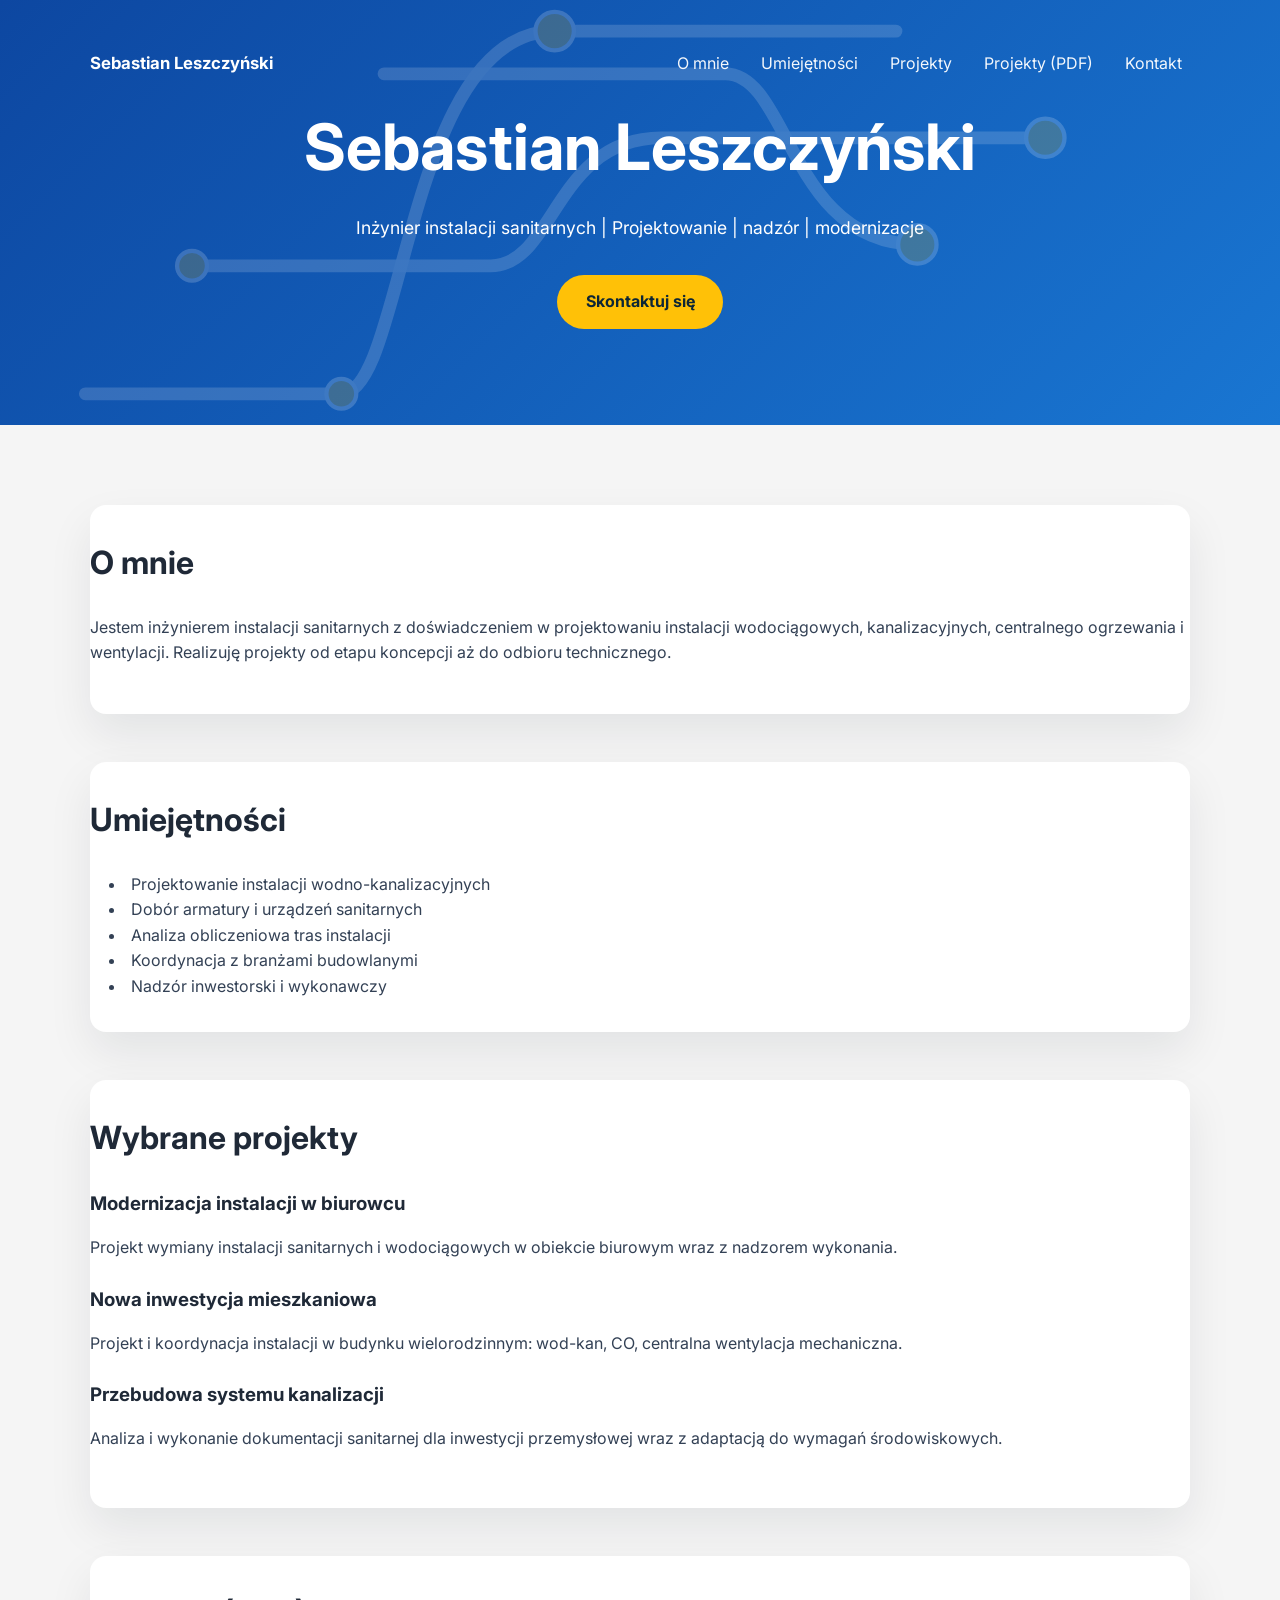
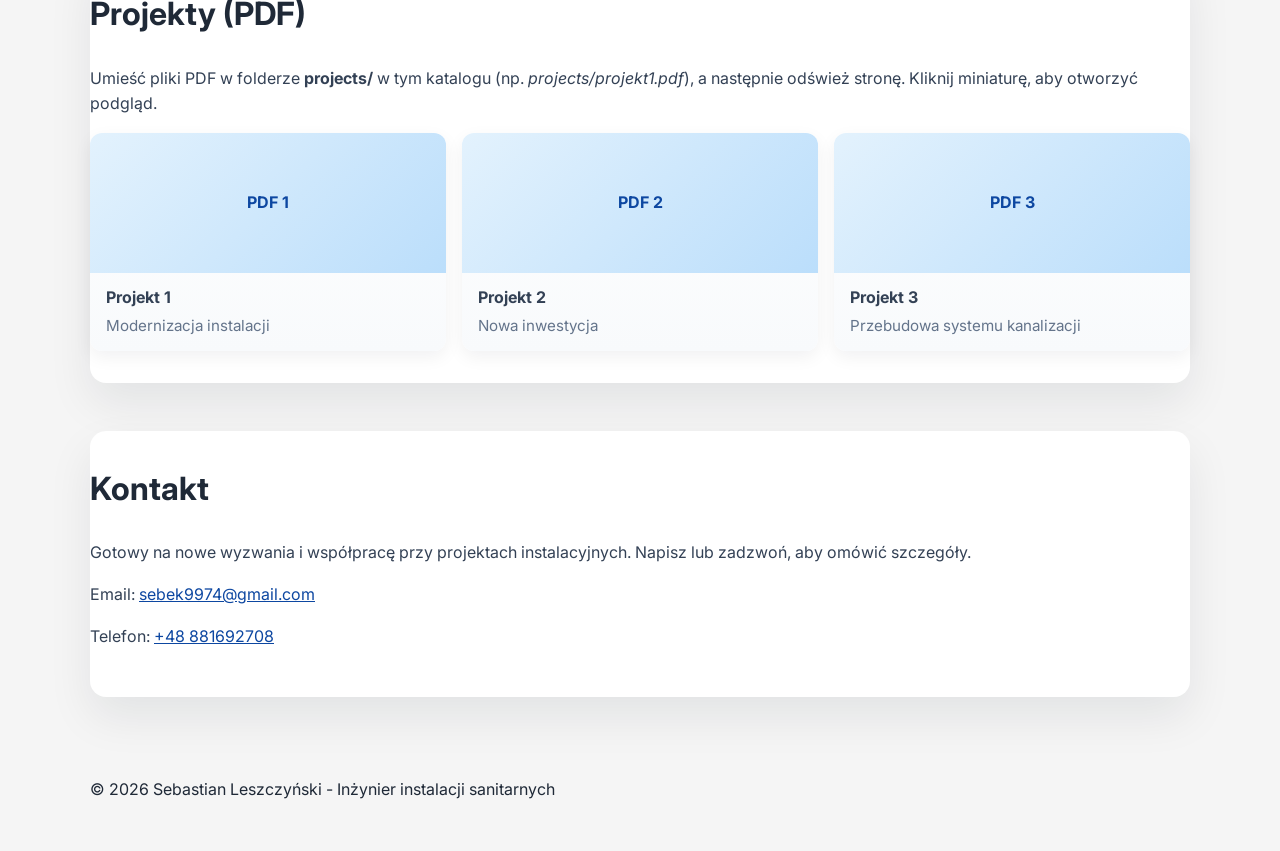
==== index.html @ 50b45f3a "Add files via upload" ====
<!DOCTYPE html>
<html lang="pl">
<head>
  <meta charset="UTF-8">
  <meta name="viewport" content="width=device-width, initial-scale=1.0">
  <meta name="theme-color" content="#0d47a1">
  <title>Portfolio Inżyniera Instalacji Sanitarnych</title>
  <link rel="stylesheet" href="style.css">
  <link href="https://fonts.googleapis.com/css2?family=Inter:wght@400;600;700&display=swap" rel="stylesheet">
</head>
<body>
  <header class="hero">
    <nav class="topnav">
      <div class="nav-inner container">
        <a class="brand" href="#">Sebastian Leszczyński</a>
        <ul class="nav-links">
          <li><a href="#o-mnie">O mnie</a></li>
          <li><a href="#umiejetnosci">Umiejętności</a></li>
          <li><a href="#projekty">Projekty</a></li>
          <li><a href="#projekty-pdf">Projekty (PDF)</a></li>
          <li><a href="#kontakt">Kontakt</a></li>
        </ul>
      </div>
    </nav>

    <div class="hero-graphic" aria-hidden="true">
      <svg viewBox="0 0 1200 500" preserveAspectRatio="xMidYMid slice">
        <defs>
          <linearGradient id="pipeGrad" x1="0%" y1="0%" x2="100%" y2="100%">
            <stop offset="0%" stop-color="#ffffff" stop-opacity="0.65" />
            <stop offset="100%" stop-color="#90caf9" stop-opacity="0.15" />
          </linearGradient>
        </defs>
        <path class="pipe pipe1" d="M80 420 H320 C380 420 380 80 520 80 H840" />
        <path class="pipe pipe2" d="M360 120 H680 C740 120 740 280 860 280" />
        <path class="pipe pipe3" d="M180 300 H460 C520 300 520 180 620 180 H980" />
        <circle class="node" cx="520" cy="80" r="18" />
        <circle class="node" cx="860" cy="280" r="18" />
        <circle class="node" cx="980" cy="180" r="18" />
        <circle class="node" cx="320" cy="420" r="14" />
        <circle class="node" cx="180" cy="300" r="14" />
      </svg>
      <img class="hero-image" src="projects/blueprint.jpg" alt="Rysunek techniczny" onerror="this.style.display='none'"/>
    </div>
    <div class="container hero-content">
      <h1>Sebastian Leszczyński</h1>
      <p>Inżynier instalacji sanitarnych | Projektowanie | nadzór | modernizacje</p>
      <a class="button" href="#kontakt">Skontaktuj się</a>
    </div>
  </header>

  <main class="container">
    <section id="o-mnie">
      <h2>O mnie</h2>
      <p>Jestem inżynierem instalacji sanitarnych z doświadczeniem w projektowaniu instalacji wodociągowych, kanalizacyjnych, centralnego ogrzewania i wentylacji. Realizuję projekty od etapu koncepcji aż do odbioru technicznego.</p>
    </section>

    <section id="umiejetnosci">
      <h2>Umiejętności</h2>
      <ul>
        <li>Projektowanie instalacji wodno-kanalizacyjnych</li>
        <li>Dobór armatury i urządzeń sanitarnych</li>
        <li>Analiza obliczeniowa tras instalacji</li>
        <li>Koordynacja z branżami budowlanymi</li>
        <li>Nadzór inwestorski i wykonawczy</li>
      </ul>
    </section>

    <section id="projekty">
      <h2>Wybrane projekty</h2>
      <article>
        <h3>Modernizacja instalacji w biurowcu</h3>
        <p>Projekt wymiany instalacji sanitarnych i wodociągowych w obiekcie biurowym wraz z nadzorem wykonania.</p>
      </article>
      <article>
        <h3>Nowa inwestycja mieszkaniowa</h3>
        <p>Projekt i koordynacja instalacji w budynku wielorodzinnym: wod-kan, CO, centralna wentylacja mechaniczna.</p>
      </article>
      <article>
        <h3>Przebudowa systemu kanalizacji</h3>
        <p>Analiza i wykonanie dokumentacji sanitarnej dla inwestycji przemysłowej wraz z adaptacją do wymagań środowiskowych.</p>
      </article>
    </section>

    <section id="projekty-pdf">
      <h2>Projekty (PDF)</h2>
      <p>Umieść pliki PDF w folderze <strong>projects/</strong> w tym katalogu (np. <em>projects/projekt1.pdf</em>), a następnie odśwież stronę. Kliknij miniaturę, aby otworzyć podgląd.</p>
      <div class="pdf-grid">
        <div class="pdf-item" data-pdf="projects/projekt1.pdf">
          <div class="pdf-thumb">PDF 1</div>
          <div class="pdf-meta">
            <strong>Projekt 1</strong>
            <span>Modernizacja instalacji</span>
          </div>
        </div>
        <div class="pdf-item" data-pdf="projects/projekt2.pdf">
          <div class="pdf-thumb">PDF 2</div>
          <div class="pdf-meta">
            <strong>Projekt 2</strong>
            <span>Nowa inwestycja</span>
          </div>
        </div>
        <div class="pdf-item" data-pdf="projects/projekt3.pdf">
          <div class="pdf-thumb">PDF 3</div>
          <div class="pdf-meta">
            <strong>Projekt 3</strong>
            <span>Przebudowa systemu kanalizacji</span>
          </div>
        </div>
      </div>
    </section>

    <section id="kontakt">
      <h2>Kontakt</h2>
      <p>Gotowy na nowe wyzwania i współpracę przy projektach instalacyjnych. Napisz lub zadzwoń, aby omówić szczegóły.</p>
      <p>Email: <a href="mailto:sebek9974@gmail.com">sebek9974@gmail.com</a></p>
      <p>Telefon: <a href="tel:+48881692708">+48 881692708</a></p>
    </section>
  </main>

  <div id="pdfModal" class="modal" aria-hidden="true">
    <div class="modal-content">
      <button class="modal-close" aria-label="Zamknij">✕</button>
      <div class="pdf-wrap">
        <object id="pdfViewer" type="application/pdf" data="" width="100%" height="600">Twoja przeglądarka nie obsługuje osadzania PDF. <a id="pdfLink" href="" target="_blank">Otwórz PDF w nowej karcie</a>.</object>
      </div>
    </div>
    <div class="modal-backdrop"></div>
  </div>

  <footer>
    <div class="container">
      <p>© 2026 Sebastian Leszczyński - Inżynier instalacji sanitarnych</p>
    </div>
  </footer>

  <script>
    // Prosty modal do podglądu PDF-ów
    const pdfItems = document.querySelectorAll('.pdf-item');
    const modal = document.getElementById('pdfModal');
    const pdfViewer = document.getElementById('pdfViewer');
    const pdfLink = document.getElementById('pdfLink');
    const closeBtn = document.querySelector('.modal-close');
    const backdrop = document.querySelector('.modal-backdrop');

    function openPdf(src) {
      pdfViewer.setAttribute('data', src);
      pdfLink.setAttribute('href', src);
      modal.setAttribute('aria-hidden', 'false');
      modal.classList.add('open');
    }
    function closePdf() {
      modal.setAttribute('aria-hidden', 'true');
      modal.classList.remove('open');
      pdfViewer.setAttribute('data', '');
      pdfLink.setAttribute('href', '');
    }

    pdfItems.forEach(item => {
      item.addEventListener('click', () => {
        const src = item.getAttribute('data-pdf');
        openPdf(src);
      });
    });

    closeBtn.addEventListener('click', closePdf);
    backdrop.addEventListener('click', closePdf);
    document.addEventListener('keydown', (e) => { if (e.key === 'Escape') closePdf(); });
  </script>
</body>
</html>
---- style.css ----
:root {
  color-scheme: light;
  font-family: 'Inter', system-ui, -apple-system, 'Segoe UI', Roboto, 'Helvetica Neue', Arial;
  line-height: 1.6;
  background: #f5f5f5;
  color: #1f2937;
}

* {
  box-sizing: border-box;
}

body {
  margin: 0;
  -webkit-font-smoothing: antialiased;
  -moz-osx-font-smoothing: grayscale;
}

.container {
  width: min(1100px, 90%);
  margin: 0 auto;
  padding: 2rem 0;
}

/* Navigation */
.topnav { position: absolute; inset: 18px 0 auto 0; z-index: 3; }
.nav-inner { display:flex; align-items:center; justify-content:space-between; gap:1rem; }
.brand { color: #fff; font-weight:700; text-decoration:none; font-size:1.05rem; }
.nav-links { list-style:none; display:flex; gap:1rem; margin:0; padding:0; }
.nav-links a { color: rgba(255,255,255,0.95); text-decoration:none; padding:0.35rem 0.5rem; border-radius:6px; transition:background .18s; }
.nav-links a:hover { background: rgba(255,255,255,0.06); }

.hero {
  background: linear-gradient(135deg, #0d47a1 0%, #1976d2 100%);
  color: #fff;
  padding: 4rem 0;
  text-align: center;
  position: relative;
  overflow: hidden;
}

.hero-graphic {
  position: absolute;
  inset: 0;
  width: 100%;
  height: 100%;
  pointer-events: none;
  opacity: 0.18;
}

.hero-graphic svg {
  width: 100%;
  height: 100%;
}

.pipe {
  fill: none;
  stroke: rgba(255,255,255,0.85);
  stroke-width: 12;
  stroke-linecap: round;
  stroke-linejoin: round;
  stroke-dasharray: 1200;
  stroke-dashoffset: 1200;
  animation: pipeDraw 3s ease forwards;
}

.node {
  fill: #ffc107;
  stroke: #fff;
  stroke-width: 4;
  transform-origin: center;
  animation: nodePulse 2s infinite ease-in-out;
}

@keyframes pipeDraw {
  to { stroke-dashoffset: 0; }
}
@keyframes nodePulse {
  0%, 100% { transform: scale(1); opacity: 0.95; }
  50% { transform: scale(1.15); opacity: 1; }
}

.hero h1 {
  margin: 0;
  font-size: clamp(2.5rem, 5vw, 4rem);
  position: relative;
  z-index: 2;
}

.hero p {
  max-width: 780px;
  margin: 1rem auto 2rem;
  font-size: 1.1rem;
  position: relative;
  z-index: 2;
}

.button {
  display: inline-block;
  background: #ffc107;
  color: #0d2636;
  padding: 0.9rem 1.8rem;
  border-radius: 999px;
  text-decoration: none;
  font-weight: 700;
  position: relative;
  z-index: 2;
}

section {
  margin-top: 3rem;
  padding: 2rem 0;
  background: #fff;
  border-radius: 16px;
  box-shadow: 0 20px 45px rgba(15, 23, 42, 0.08);
}

section h2 {
  margin-top: 0;
  font-size: 2rem;
}

section p,
section li {
  font-size: 1rem;
  color: #334155;
}

ul {
  list-style: disc inside;
  margin: 1rem 0 0;
  padding-left: 1.2rem;
}

article {
  margin-bottom: 1.5rem;
}

article h3 {
  margin-bottom: 0.35rem;
}

.footer {
  padding: 1.5rem 0;
  text-align: center;
  color: #64748b;
}

a {
  color: #0d47a1;
}

/* PDF grid and modal */
.pdf-grid {
  display: grid;
  grid-template-columns: repeat(auto-fit, minmax(200px, 1fr));
  gap: 1rem;
  margin-top: 1rem;
}
.pdf-item {
  display: flex;
  flex-direction: column;
  align-items: stretch;
  cursor: pointer;
  border-radius: 12px;
  overflow: hidden;
  background: linear-gradient(180deg, #ffffff, #f8fafc);
  box-shadow: 0 6px 18px rgba(15,23,42,0.06);
  transition: transform 200ms ease, box-shadow 200ms ease;
}
.pdf-item:hover { transform: translateY(-6px); box-shadow: 0 12px 30px rgba(15,23,42,0.10); }
.pdf-thumb {
  height: 140px;
  display: flex;
  align-items: center;
  justify-content: center;
  background: linear-gradient(135deg,#e3f2fd,#bbdefb);
  color: #0d47a1;
  font-weight: 700;
}
.pdf-meta { padding: 0.75rem 1rem; color: #334155; }
.pdf-meta span { display:block; margin-top:0.25rem; color:#64748b; font-size:0.95rem }

.modal { position: fixed; inset: 0; display: none; align-items: center; justify-content: center; z-index: 9999; }
.modal.open { display: flex; }
.modal-backdrop { position: absolute; inset: 0; background: rgba(2,6,23,0.6); }
.modal-content { position: relative; z-index: 2; width: min(1100px, 95%); max-height: 90vh; overflow: auto; border-radius: 12px; background: #fff; padding: 1rem; box-shadow: 0 20px 60px rgba(2,6,23,0.4); }
.modal-close { position: absolute; right: 12px; top: 12px; background: transparent; border: none; font-size: 1.2rem; cursor: pointer; }
.pdf-wrap { min-height: 420px; }

@media (max-width: 700px) {
  .container {
    padding: 1rem 0;
  }
  section {
    padding: 1.5rem;
  }
  .pdf-thumb { height: 110px; font-size: 0.9rem }
}
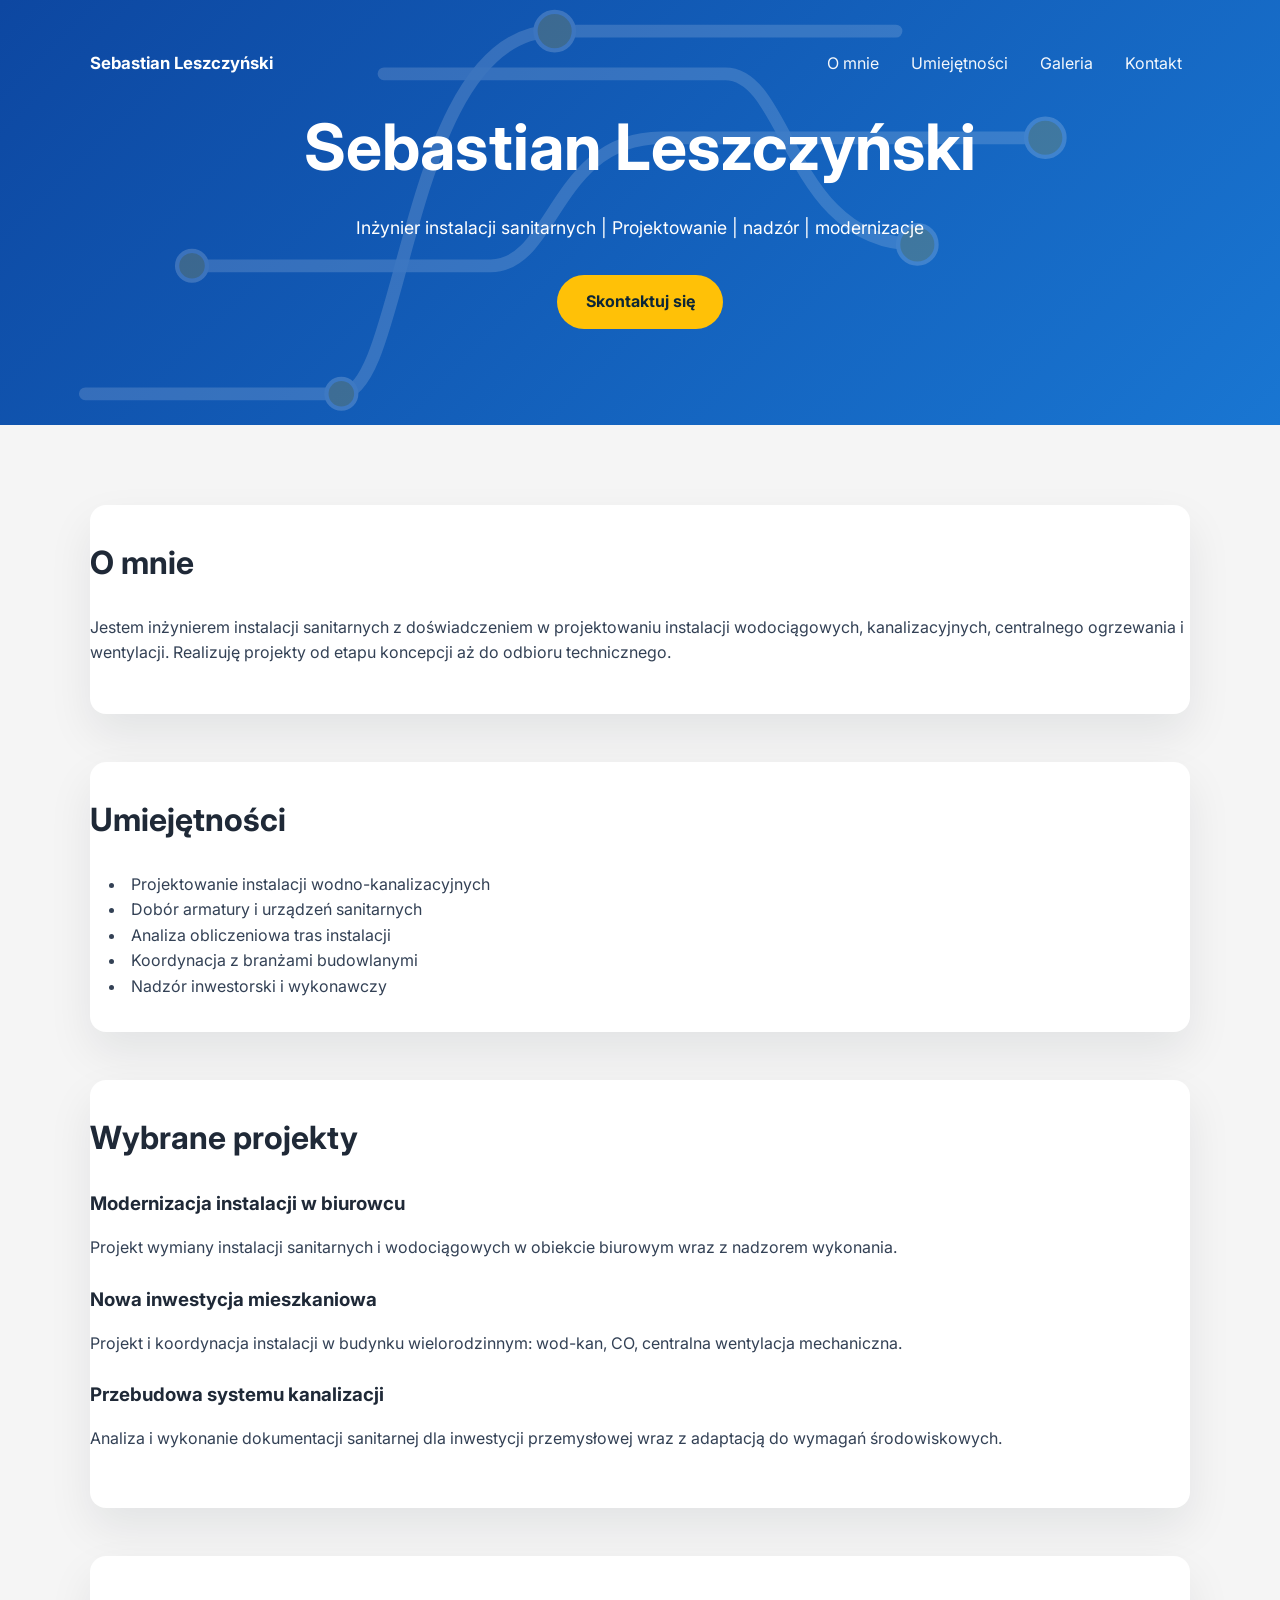
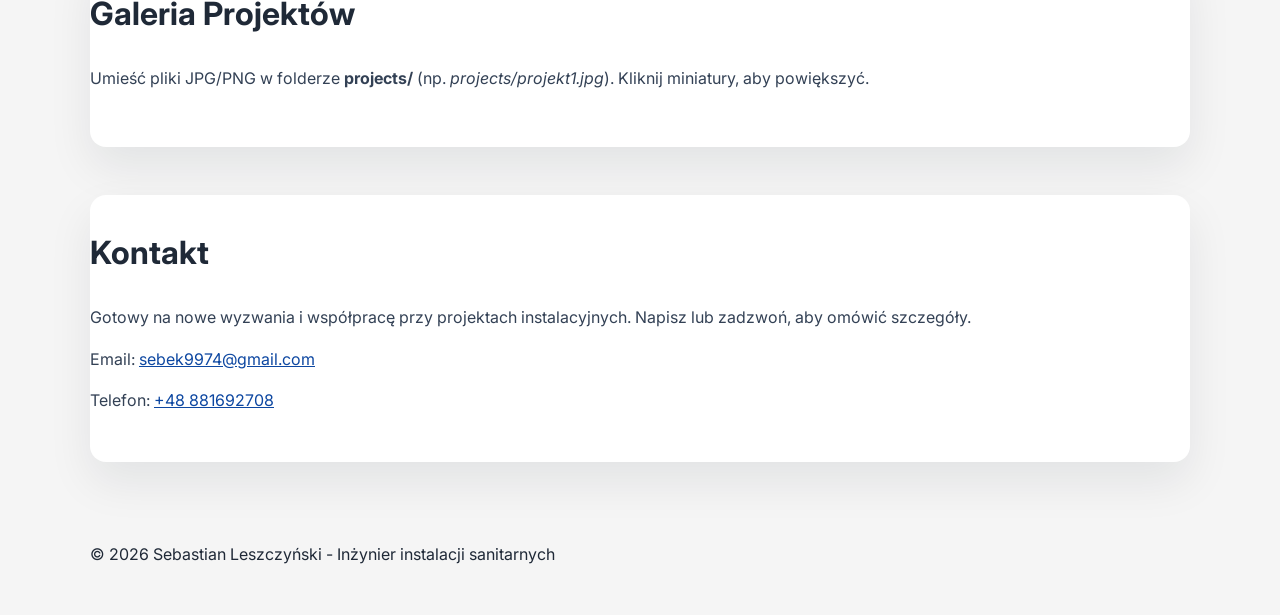
==== commit b87eedfe: "Add files via upload" ====
--- a/index.html
+++ b/index.html
@@ -16,8 +16,7 @@
         <ul class="nav-links">
           <li><a href="#o-mnie">O mnie</a></li>
           <li><a href="#umiejetnosci">Umiejętności</a></li>
-          <li><a href="#projekty">Projekty</a></li>
-          <li><a href="#projekty-pdf">Projekty (PDF)</a></li>
+          <li><a href="#galeria">Galeria</a></li>
           <li><a href="#kontakt">Kontakt</a></li>
         </ul>
       </div>
@@ -82,27 +81,27 @@
       </article>
     </section>
 
-    <section id="projekty-pdf">
-      <h2>Projekty (PDF)</h2>
-      <p>Umieść pliki PDF w folderze <strong>projects/</strong> w tym katalogu (np. <em>projects/projekt1.pdf</em>), a następnie odśwież stronę. Kliknij miniaturę, aby otworzyć podgląd.</p>
-      <div class="pdf-grid">
-        <div class="pdf-item" data-pdf="projects/projekt1.pdf">
-          <div class="pdf-thumb">PDF 1</div>
-          <div class="pdf-meta">
+    <section id="galeria">
+      <h2>Galeria Projektów</h2>
+      <p>Umieść pliki JPG/PNG w folderze <strong>projects/</strong> (np. <em>projects/projekt1.jpg</em>). Kliknij miniatury, aby powiększyć.</p>
+      <div class="gallery-grid">
+        <div class="gallery-item" data-img="projects/projekt1.jpg">
+          <img class="gallery-thumb" src="projects/projekt1.jpg" alt="Projekt 1" onerror="this.parentElement.style.display='none'">
+          <div class="gallery-meta">
             <strong>Projekt 1</strong>
             <span>Modernizacja instalacji</span>
           </div>
         </div>
-        <div class="pdf-item" data-pdf="projects/projekt2.pdf">
-          <div class="pdf-thumb">PDF 2</div>
-          <div class="pdf-meta">
+        <div class="gallery-item" data-img="projects/projekt2.jpg">
+          <img class="gallery-thumb" src="projects/projekt2.jpg" alt="Projekt 2" onerror="this.parentElement.style.display='none'">
+          <div class="gallery-meta">
             <strong>Projekt 2</strong>
             <span>Nowa inwestycja</span>
           </div>
         </div>
-        <div class="pdf-item" data-pdf="projects/projekt3.pdf">
-          <div class="pdf-thumb">PDF 3</div>
-          <div class="pdf-meta">
+        <div class="gallery-item" data-img="projects/projekt3.jpg">
+          <img class="gallery-thumb" src="projects/projekt3.jpg" alt="Projekt 3" onerror="this.parentElement.style.display='none'">
+          <div class="gallery-meta">
             <strong>Projekt 3</strong>
             <span>Przebudowa systemu kanalizacji</span>
           </div>
@@ -118,11 +117,11 @@
     </section>
   </main>
 
-  <div id="pdfModal" class="modal" aria-hidden="true">
+  <div id="imageModal" class="modal" aria-hidden="true">
     <div class="modal-content">
       <button class="modal-close" aria-label="Zamknij">✕</button>
-      <div class="pdf-wrap">
-        <object id="pdfViewer" type="application/pdf" data="" width="100%" height="600">Twoja przeglądarka nie obsługuje osadzania PDF. <a id="pdfLink" href="" target="_blank">Otwórz PDF w nowej karcie</a>.</object>
+      <div class="image-wrap">
+        <img id="imageViewer" src="" alt="Podgląd projektu">
       </div>
     </div>
     <div class="modal-backdrop"></div>
@@ -135,37 +134,43 @@
   </footer>
 
   <script>
-    // Prosty modal do podglądu PDF-ów
-    const pdfItems = document.querySelectorAll('.pdf-item');
-    const modal = document.getElementById('pdfModal');
-    const pdfViewer = document.getElementById('pdfViewer');
-    const pdfLink = document.getElementById('pdfLink');
+    // Galeria obrazów
+    const galleryItems = document.querySelectorAll('.gallery-item');
+    const modal = document.getElementById('imageModal');
+    const imageViewer = document.getElementById('imageViewer');
     const closeBtn = document.querySelector('.modal-close');
     const backdrop = document.querySelector('.modal-backdrop');
 
-    function openPdf(src) {
-      pdfViewer.setAttribute('data', src);
-      pdfLink.setAttribute('href', src);
+    function openImage(src) {
+      imageViewer.setAttribute('src', src);
       modal.setAttribute('aria-hidden', 'false');
       modal.classList.add('open');
     }
-    function closePdf() {
+    function closeImage() {
       modal.setAttribute('aria-hidden', 'true');
       modal.classList.remove('open');
-      pdfViewer.setAttribute('data', '');
-      pdfLink.setAttribute('href', '');
+      imageViewer.setAttribute('src', '');
     }
 
-    pdfItems.forEach(item => {
+    galleryItems.forEach(item => {
       item.addEventListener('click', () => {
-        const src = item.getAttribute('data-pdf');
-        openPdf(src);
+        const src = item.getAttribute('data-img');
+        openImage(src);
       });
     });
 
-    closeBtn.addEventListener('click', closePdf);
-    backdrop.addEventListener('click', closePdf);
-    document.addEventListener('keydown', (e) => { if (e.key === 'Escape') closePdf(); });
+    closeBtn.addEventListener('click', closeImage);
+    backdrop.addEventListener('click', closeImage);
+    document.addEventListener('keydown', (e) => { if (e.key === 'Escape') closeImage(); });
+
+    // Smooth scroll for nav links
+    document.querySelectorAll('.nav-links a').forEach(a => {
+      a.addEventListener('click', (e) => {
+        e.preventDefault();
+        const target = document.querySelector(a.getAttribute('href'));
+        if (target) target.scrollIntoView({ behavior: 'smooth', block: 'start' });
+      });
+    });
   </script>
 </body>
 </html>
--- a/style.css
+++ b/style.css
@@ -150,43 +150,87 @@
   color: #0d47a1;
 }
 
-/* PDF grid and modal */
-.pdf-grid {
+/* Gallery grid and modal */
+.gallery-grid {
   display: grid;
-  grid-template-columns: repeat(auto-fit, minmax(200px, 1fr));
-  gap: 1rem;
-  margin-top: 1rem;
-}
-.pdf-item {
+  grid-template-columns: repeat(auto-fit, minmax(220px, 1fr));
+  gap: 1.5rem;
+  margin-top: 1.5rem;
+}
+.gallery-item {
   display: flex;
   flex-direction: column;
   align-items: stretch;
   cursor: pointer;
   border-radius: 12px;
   overflow: hidden;
-  background: linear-gradient(180deg, #ffffff, #f8fafc);
-  box-shadow: 0 6px 18px rgba(15,23,42,0.06);
+  background: #fff;
+  box-shadow: 0 6px 18px rgba(15,23,42,0.08);
   transition: transform 200ms ease, box-shadow 200ms ease;
 }
-.pdf-item:hover { transform: translateY(-6px); box-shadow: 0 12px 30px rgba(15,23,42,0.10); }
-.pdf-thumb {
-  height: 140px;
-  display: flex;
-  align-items: center;
-  justify-content: center;
-  background: linear-gradient(135deg,#e3f2fd,#bbdefb);
+.gallery-item:hover { 
+  transform: translateY(-8px); 
+  box-shadow: 0 12px 35px rgba(15,23,42,0.12); 
+}
+.gallery-thumb {
+  width: 100%;
+  height: 180px;
+  object-fit: cover;
+  display: block;
+}
+.gallery-meta { 
+  padding: 1rem; 
+  color: #334155; 
+}
+.gallery-meta strong { 
+  display: block; 
+  margin-bottom: 0.25rem; 
   color: #0d47a1;
-  font-weight: 700;
-}
-.pdf-meta { padding: 0.75rem 1rem; color: #334155; }
-.pdf-meta span { display:block; margin-top:0.25rem; color:#64748b; font-size:0.95rem }
+}
+.gallery-meta span { 
+  display: block; 
+  color: #64748b; 
+  font-size: 0.9rem; 
+}
 
 .modal { position: fixed; inset: 0; display: none; align-items: center; justify-content: center; z-index: 9999; }
 .modal.open { display: flex; }
-.modal-backdrop { position: absolute; inset: 0; background: rgba(2,6,23,0.6); }
-.modal-content { position: relative; z-index: 2; width: min(1100px, 95%); max-height: 90vh; overflow: auto; border-radius: 12px; background: #fff; padding: 1rem; box-shadow: 0 20px 60px rgba(2,6,23,0.4); }
-.modal-close { position: absolute; right: 12px; top: 12px; background: transparent; border: none; font-size: 1.2rem; cursor: pointer; }
-.pdf-wrap { min-height: 420px; }
+.modal-backdrop { position: absolute; inset: 0; background: rgba(2,6,23,0.7); }
+.modal-content { 
+  position: relative; 
+  z-index: 2; 
+  width: min(900px, 95%); 
+  max-height: 85vh; 
+  overflow: auto; 
+  border-radius: 12px; 
+  background: #fff; 
+  padding: 1.5rem; 
+  box-shadow: 0 25px 60px rgba(2,6,23,0.5); 
+}
+.modal-close { 
+  position: absolute; 
+  right: 16px; 
+  top: 16px; 
+  background: transparent; 
+  border: none; 
+  font-size: 1.4rem; 
+  cursor: pointer;
+  z-index: 3;
+  color: #1f2937;
+  transition: color 150ms;
+}
+.modal-close:hover { color: #0d47a1; }
+.image-wrap { 
+  min-height: 300px; 
+  display: flex; 
+  align-items: center; 
+  justify-content: center;
+}
+.image-wrap img {
+  max-width: 100%;
+  max-height: 70vh;
+  border-radius: 8px;
+}
 
 @media (max-width: 700px) {
   .container {
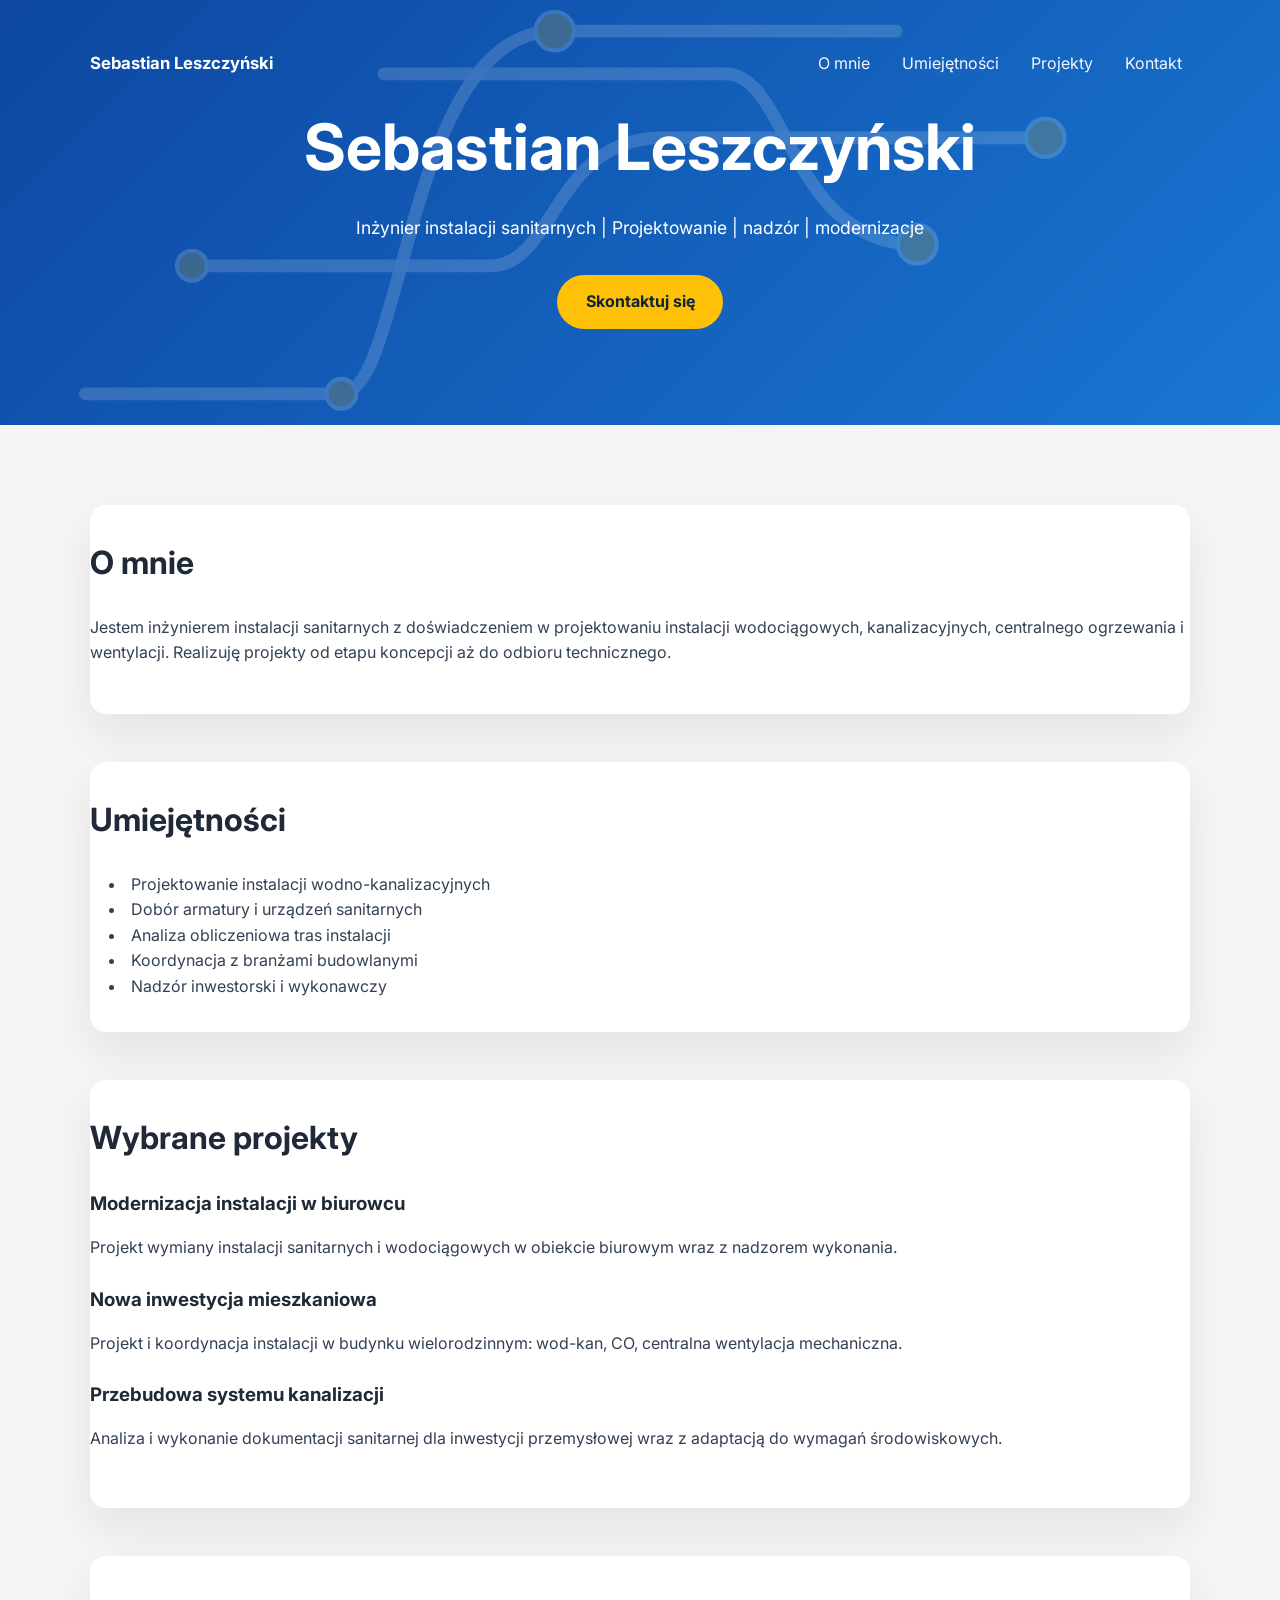
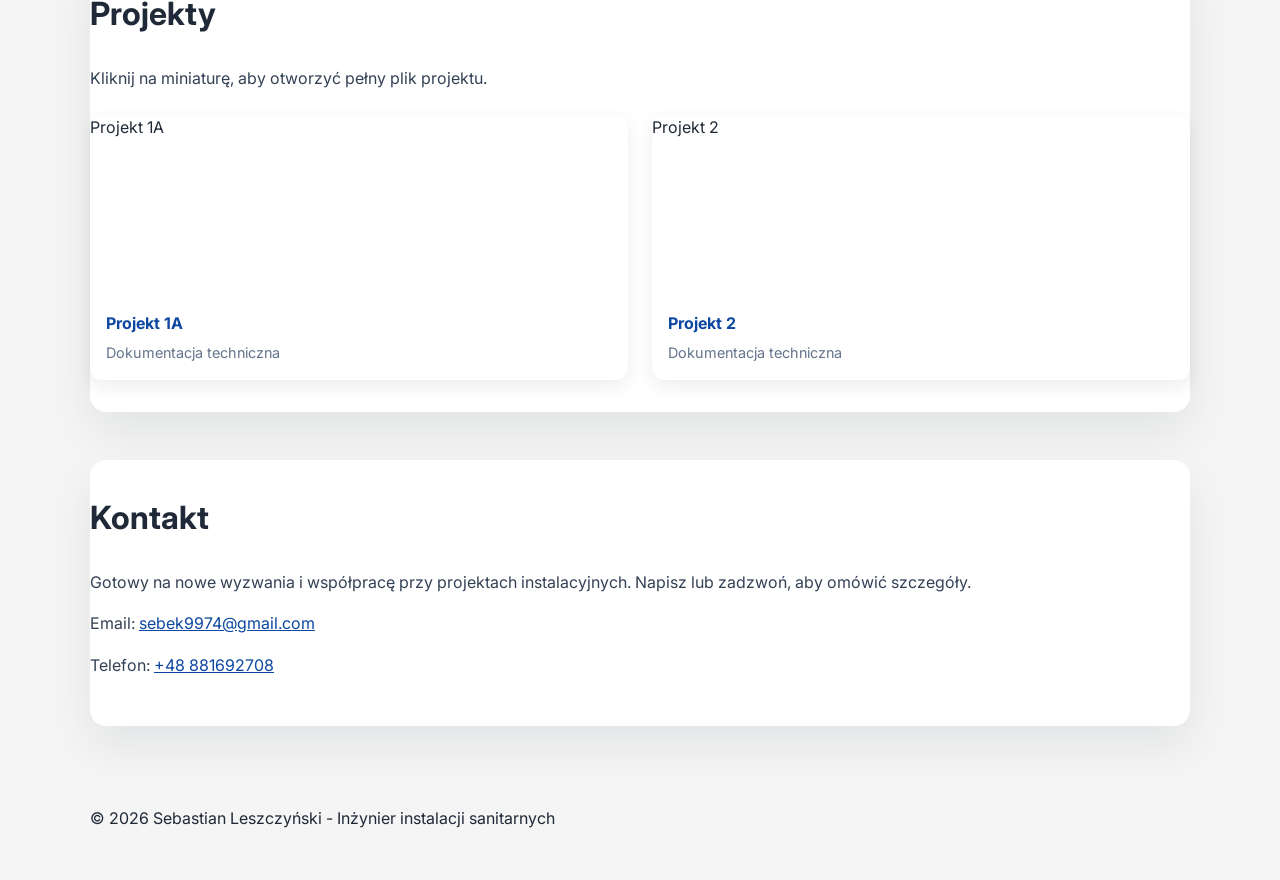
==== commit a2b53110: "Update index.html" ====
--- a/index.html
+++ b/index.html
@@ -16,7 +16,7 @@
         <ul class="nav-links">
           <li><a href="#o-mnie">O mnie</a></li>
           <li><a href="#umiejetnosci">Umiejętności</a></li>
-          <li><a href="#galeria">Galeria</a></li>
+          <li><a href="#projekty">Projekty</a></li>
           <li><a href="#kontakt">Kontakt</a></li>
         </ul>
       </div>
@@ -81,29 +81,22 @@
       </article>
     </section>
 
-    <section id="galeria">
-      <h2>Galeria Projektów</h2>
-      <p>Umieść pliki JPG/PNG w folderze <strong>projects/</strong> (np. <em>projects/projekt1.jpg</em>). Kliknij miniatury, aby powiększyć.</p>
+    <section id="projekty">
+      <h2>Projekty</h2>
+      <p>Kliknij na miniaturę, aby otworzyć pełny plik projektu.</p>
       <div class="gallery-grid">
-        <div class="gallery-item" data-img="projects/projekt1.jpg">
-          <img class="gallery-thumb" src="projects/projekt1.jpg" alt="Projekt 1" onerror="this.parentElement.style.display='none'">
+        <div class="gallery-item" data-pdf="projects/projekt1A.pdf">
+          <div class="gallery-thumb">Projekt 1A</div>
           <div class="gallery-meta">
-            <strong>Projekt 1</strong>
-            <span>Modernizacja instalacji</span>
+            <strong>Projekt 1A</strong>
+            <span>Dokumentacja techniczna</span>
           </div>
         </div>
-        <div class="gallery-item" data-img="projects/projekt2.jpg">
-          <img class="gallery-thumb" src="projects/projekt2.jpg" alt="Projekt 2" onerror="this.parentElement.style.display='none'">
+        <div class="gallery-item" data-pdf="projects/projekt2.pdf">
+          <div class="gallery-thumb">Projekt 2</div>
           <div class="gallery-meta">
             <strong>Projekt 2</strong>
-            <span>Nowa inwestycja</span>
-          </div>
-        </div>
-        <div class="gallery-item" data-img="projects/projekt3.jpg">
-          <img class="gallery-thumb" src="projects/projekt3.jpg" alt="Projekt 3" onerror="this.parentElement.style.display='none'">
-          <div class="gallery-meta">
-            <strong>Projekt 3</strong>
-            <span>Przebudowa systemu kanalizacji</span>
+            <span>Dokumentacja techniczna</span>
           </div>
         </div>
       </div>
@@ -117,11 +110,11 @@
     </section>
   </main>
 
-  <div id="imageModal" class="modal" aria-hidden="true">
+  <div id="pdfModal" class="modal" aria-hidden="true">
     <div class="modal-content">
       <button class="modal-close" aria-label="Zamknij">✕</button>
       <div class="image-wrap">
-        <img id="imageViewer" src="" alt="Podgląd projektu">
+        <object id="pdfViewer" type="application/pdf" data="" width="100%" height="600"></object>
       </div>
     </div>
     <div class="modal-backdrop"></div>
@@ -134,34 +127,34 @@
   </footer>
 
   <script>
-    // Galeria obrazów
+    // Modal do podglądu PDFów
     const galleryItems = document.querySelectorAll('.gallery-item');
-    const modal = document.getElementById('imageModal');
-    const imageViewer = document.getElementById('imageViewer');
+    const modal = document.getElementById('pdfModal');
+    const pdfViewer = document.getElementById('pdfViewer');
     const closeBtn = document.querySelector('.modal-close');
     const backdrop = document.querySelector('.modal-backdrop');
 
-    function openImage(src) {
-      imageViewer.setAttribute('src', src);
+    function openPdf(src) {
+      pdfViewer.setAttribute('data', src);
       modal.setAttribute('aria-hidden', 'false');
       modal.classList.add('open');
     }
-    function closeImage() {
+    function closePdf() {
       modal.setAttribute('aria-hidden', 'true');
       modal.classList.remove('open');
-      imageViewer.setAttribute('src', '');
+      pdfViewer.setAttribute('data', '');
     }
 
     galleryItems.forEach(item => {
       item.addEventListener('click', () => {
-        const src = item.getAttribute('data-img');
-        openImage(src);
+        const src = item.getAttribute('data-pdf');
+        openPdf(src);
       });
     });
 
-    closeBtn.addEventListener('click', closeImage);
-    backdrop.addEventListener('click', closeImage);
-    document.addEventListener('keydown', (e) => { if (e.key === 'Escape') closeImage(); });
+    closeBtn.addEventListener('click', closePdf);
+    backdrop.addEventListener('click', closePdf);
+    document.addEventListener('keydown', (e) => { if (e.key === 'Escape') closePdf(); });
 
     // Smooth scroll for nav links
     document.querySelectorAll('.nav-links a').forEach(a => {
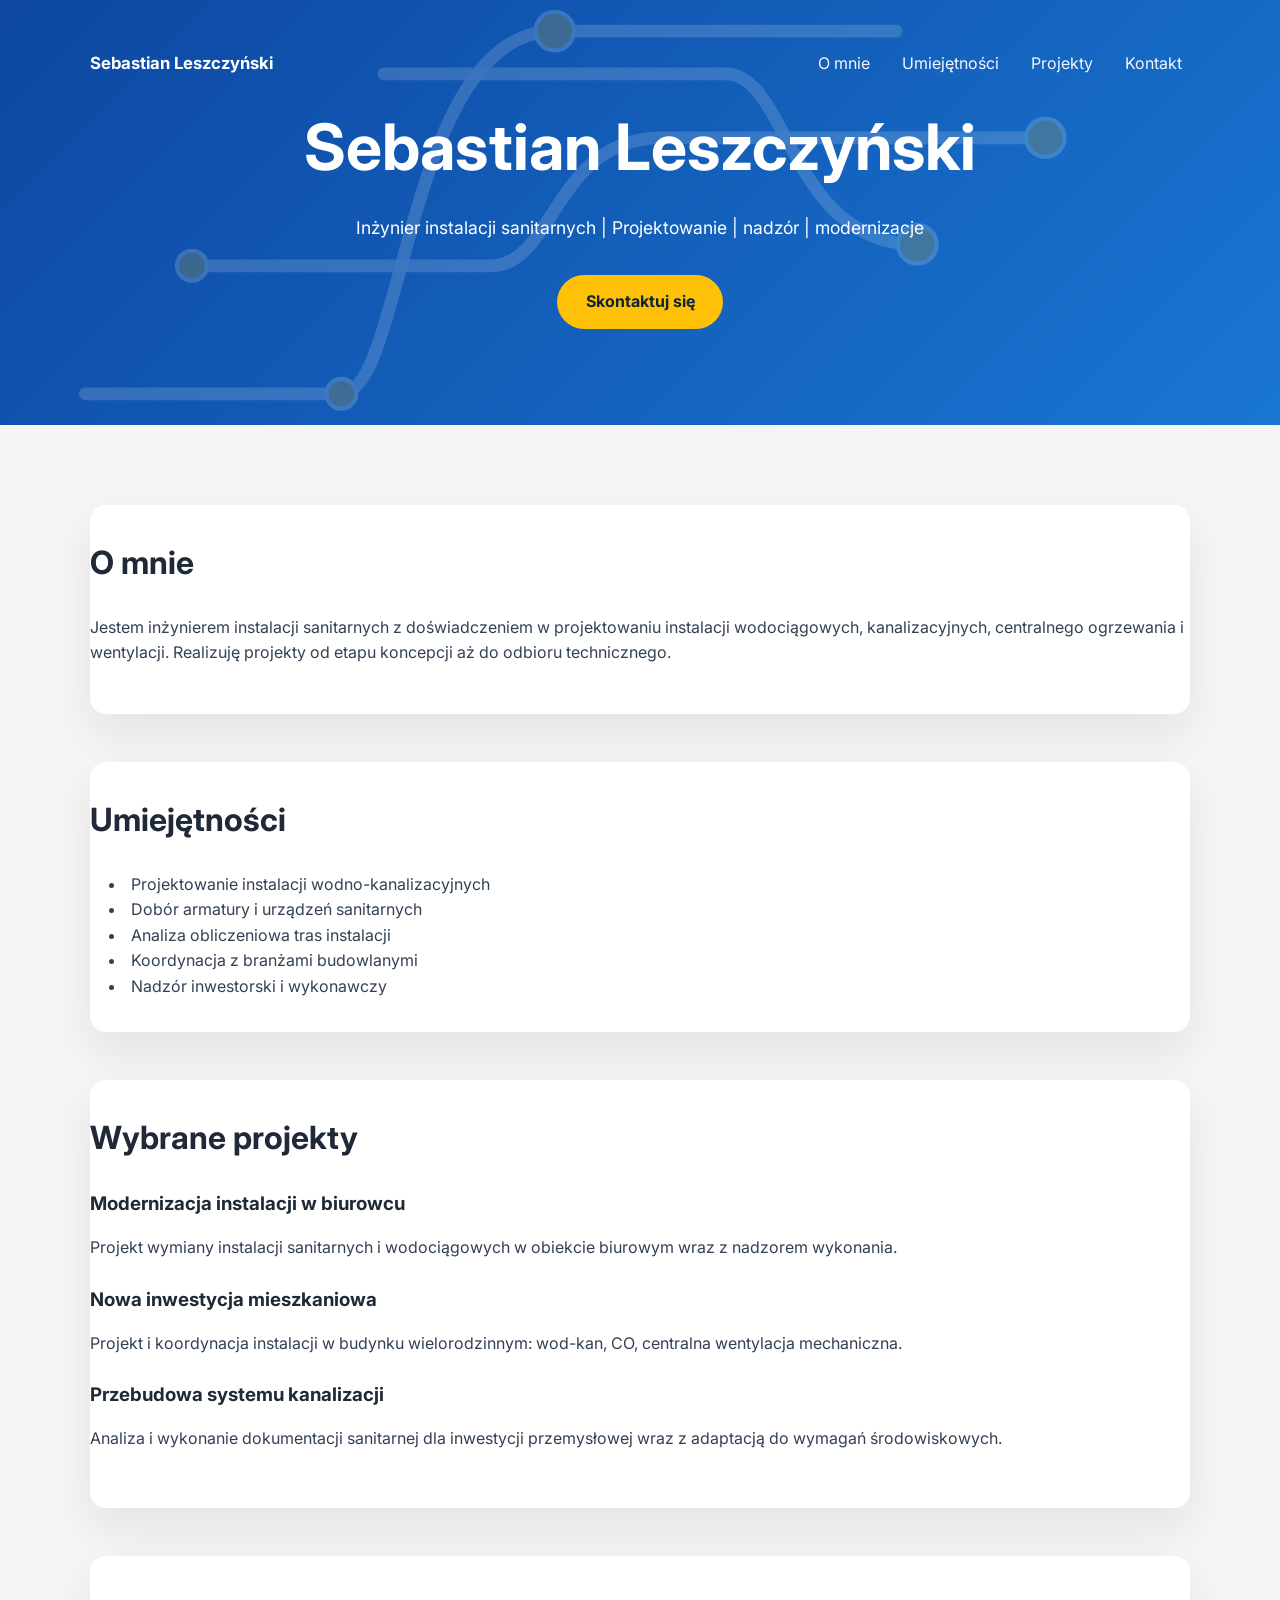
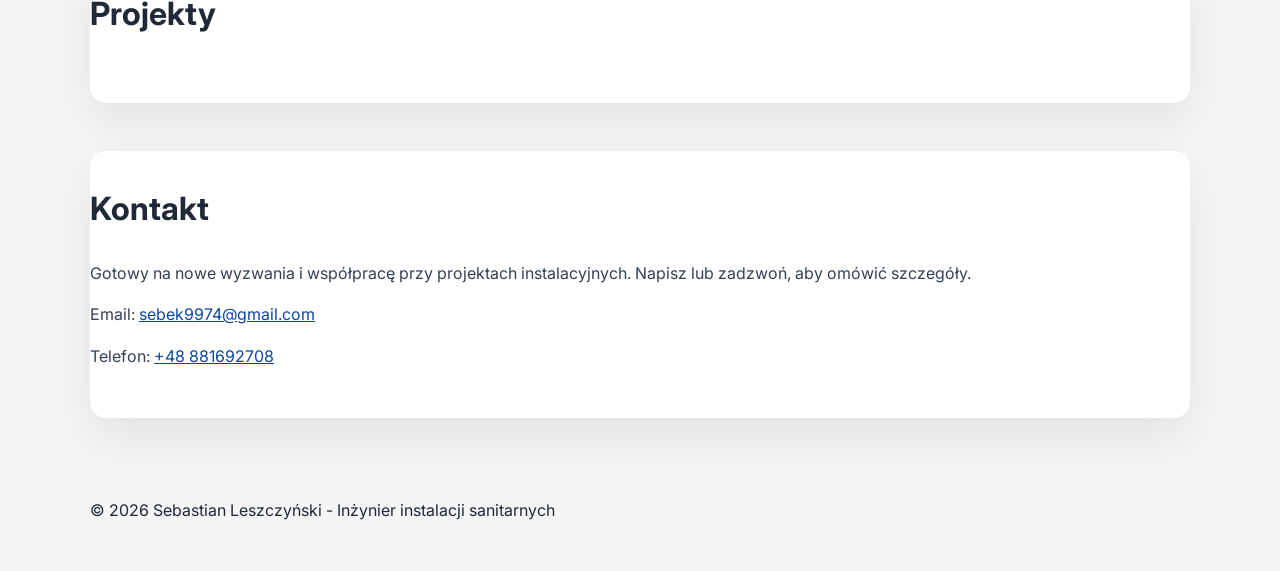
==== commit 7ca48e50: "Add files via upload" ====
--- a/index.html
+++ b/index.html
@@ -83,21 +83,14 @@
 
     <section id="projekty">
       <h2>Projekty</h2>
-      <p>Kliknij na miniaturę, aby otworzyć pełny plik projektu.</p>
-      <div class="gallery-grid">
-        <div class="gallery-item" data-pdf="projects/projekt1A.pdf">
-          <div class="gallery-thumb">Projekt 1A</div>
-          <div class="gallery-meta">
-            <strong>Projekt 1A</strong>
-            <span>Dokumentacja techniczna</span>
-          </div>
+      <div class="projects-gallery">
+        <div class="project-photo" data-img="projects/projekt1.png">
+          <img src="projects/projekt1.png" alt="Projekt 1" onerror="this.parentElement.style.display='none'">
+          <div class="photo-overlay">Kliknij aby powiększyć</div>
         </div>
-        <div class="gallery-item" data-pdf="projects/projekt2.pdf">
-          <div class="gallery-thumb">Projekt 2</div>
-          <div class="gallery-meta">
-            <strong>Projekt 2</strong>
-            <span>Dokumentacja techniczna</span>
-          </div>
+        <div class="project-photo" data-img="projects/projekt2.png">
+          <img src="projects/projekt2.png" alt="Projekt 2" onerror="this.parentElement.style.display='none'">
+          <div class="photo-overlay">Kliknij aby powiększyć</div>
         </div>
       </div>
     </section>
@@ -110,51 +103,52 @@
     </section>
   </main>
 
-  <div id="pdfModal" class="modal" aria-hidden="true">
-    <div class="modal-content">
-      <button class="modal-close" aria-label="Zamknij">✕</button>
-      <div class="image-wrap">
-        <object id="pdfViewer" type="application/pdf" data="" width="100%" height="600"></object>
-      </div>
-    </div>
-    <div class="modal-backdrop"></div>
-  </div>
-
   <footer>
     <div class="container">
       <p>© 2026 Sebastian Leszczyński - Inżynier instalacji sanitarnych</p>
     </div>
   </footer>
 
+  <div id="lightbox" class="lightbox" aria-hidden="true">
+    <div class="lightbox-content">
+      <button class="lightbox-close" aria-label="Zamknij">✕</button>
+      <img id="lightbox-img" src="" alt="Projekt">
+    </div>
+    <div class="lightbox-backdrop"></div>
+  </div>
+
   <script>
-    // Modal do podglądu PDFów
-    const galleryItems = document.querySelectorAll('.gallery-item');
-    const modal = document.getElementById('pdfModal');
-    const pdfViewer = document.getElementById('pdfViewer');
-    const closeBtn = document.querySelector('.modal-close');
-    const backdrop = document.querySelector('.modal-backdrop');
+    // Lightbox dla zdjęć projektów
+    const projectPhotos = document.querySelectorAll('.project-photo');
+    const lightbox = document.getElementById('lightbox');
+    const lightboxImg = document.getElementById('lightbox-img');
+    const closeBtn = document.querySelector('.lightbox-close');
+    const backdrop = document.querySelector('.lightbox-backdrop');
 
-    function openPdf(src) {
-      pdfViewer.setAttribute('data', src);
-      modal.setAttribute('aria-hidden', 'false');
-      modal.classList.add('open');
-    }
-    function closePdf() {
-      modal.setAttribute('aria-hidden', 'true');
-      modal.classList.remove('open');
-      pdfViewer.setAttribute('data', '');
+    function openLightbox(src) {
+      lightboxImg.setAttribute('src', src);
+      lightbox.setAttribute('aria-hidden', 'false');
+      lightbox.classList.add('open');
+      document.body.style.overflow = 'hidden';
     }
 
-    galleryItems.forEach(item => {
-      item.addEventListener('click', () => {
-        const src = item.getAttribute('data-pdf');
-        openPdf(src);
+    function closeLightbox() {
+      lightbox.setAttribute('aria-hidden', 'true');
+      lightbox.classList.remove('open');
+      lightboxImg.setAttribute('src', '');
+      document.body.style.overflow = 'auto';
+    }
+
+    projectPhotos.forEach(photo => {
+      photo.addEventListener('click', () => {
+        const src = photo.getAttribute('data-img');
+        openLightbox(src);
       });
     });
 
-    closeBtn.addEventListener('click', closePdf);
-    backdrop.addEventListener('click', closePdf);
-    document.addEventListener('keydown', (e) => { if (e.key === 'Escape') closePdf(); });
+    closeBtn.addEventListener('click', closeLightbox);
+    backdrop.addEventListener('click', closeLightbox);
+    document.addEventListener('keydown', (e) => { if (e.key === 'Escape') closeLightbox(); });
 
     // Smooth scroll for nav links
     document.querySelectorAll('.nav-links a').forEach(a => {
--- a/style.css
+++ b/style.css
@@ -140,6 +140,130 @@
   margin-bottom: 0.35rem;
 }
 
+/* Projects photo gallery */
+.projects-gallery {
+  display: grid;
+  grid-template-columns: repeat(auto-fit, minmax(300px, 1fr));
+  gap: 2rem;
+  margin-top: 2rem;
+}
+
+.project-photo {
+  position: relative;
+  overflow: hidden;
+  border-radius: 16px;
+  cursor: pointer;
+  box-shadow: 0 10px 30px rgba(15,23,42,0.12);
+  transition: all 300ms cubic-bezier(0.34, 1.56, 0.64, 1);
+  height: 350px;
+}
+
+.project-photo img {
+  width: 100%;
+  height: 100%;
+  object-fit: cover;
+  display: block;
+  transition: transform 400ms ease;
+}
+
+.project-photo:hover img {
+  transform: scale(1.08);
+}
+
+.photo-overlay {
+  position: absolute;
+  inset: 0;
+  background: rgba(13,71,161,0.8);
+  display: flex;
+  align-items: center;
+  justify-content: center;
+  color: #fff;
+  font-weight: 600;
+  font-size: 1rem;
+  opacity: 0;
+  transition: opacity 300ms ease;
+}
+
+.project-photo:hover .photo-overlay {
+  opacity: 1;
+}
+
+.project-photo:hover {
+  transform: translateY(-10px);
+  box-shadow: 0 20px 50px rgba(13,71,161,0.25);
+}
+
+/* Lightbox */
+.lightbox {
+  position: fixed;
+  inset: 0;
+  display: none;
+  align-items: center;
+  justify-content: center;
+  z-index: 9999;
+  animation: fadeIn 200ms ease;
+}
+
+.lightbox.open {
+  display: flex;
+}
+
+.lightbox-backdrop {
+  position: absolute;
+  inset: 0;
+  background: rgba(2,6,23,0.85);
+  backdrop-filter: blur(4px);
+}
+
+.lightbox-content {
+  position: relative;
+  z-index: 2;
+  max-width: 90vw;
+  max-height: 90vh;
+  animation: slideUp 300ms cubic-bezier(0.34, 1.56, 0.64, 1);
+}
+
+.lightbox-content img {
+  width: 100%;
+  height: auto;
+  max-height: 85vh;
+  border-radius: 12px;
+  box-shadow: 0 30px 60px rgba(2,6,23,0.6);
+}
+
+.lightbox-close {
+  position: absolute;
+  right: -50px;
+  top: -50px;
+  background: rgba(255,255,255,0.95);
+  border: none;
+  width: 40px;
+  height: 40px;
+  border-radius: 50%;
+  font-size: 1.5rem;
+  cursor: pointer;
+  display: flex;
+  align-items: center;
+  justify-content: center;
+  transition: all 200ms ease;
+  z-index: 3;
+}
+
+.lightbox-close:hover {
+  background: #fff;
+  transform: rotate(90deg);
+}
+
+@keyframes fadeIn {
+  from { opacity: 0; }
+  to { opacity: 1; }
+}
+
+@keyframes slideUp {
+  from { transform: translateY(50px); opacity: 0; }
+  to { transform: translateY(0); opacity: 1; }
+}
+
 .footer {
   padding: 1.5rem 0;
   text-align: center;
@@ -150,88 +274,6 @@
   color: #0d47a1;
 }
 
-/* Gallery grid and modal */
-.gallery-grid {
-  display: grid;
-  grid-template-columns: repeat(auto-fit, minmax(220px, 1fr));
-  gap: 1.5rem;
-  margin-top: 1.5rem;
-}
-.gallery-item {
-  display: flex;
-  flex-direction: column;
-  align-items: stretch;
-  cursor: pointer;
-  border-radius: 12px;
-  overflow: hidden;
-  background: #fff;
-  box-shadow: 0 6px 18px rgba(15,23,42,0.08);
-  transition: transform 200ms ease, box-shadow 200ms ease;
-}
-.gallery-item:hover { 
-  transform: translateY(-8px); 
-  box-shadow: 0 12px 35px rgba(15,23,42,0.12); 
-}
-.gallery-thumb {
-  width: 100%;
-  height: 180px;
-  object-fit: cover;
-  display: block;
-}
-.gallery-meta { 
-  padding: 1rem; 
-  color: #334155; 
-}
-.gallery-meta strong { 
-  display: block; 
-  margin-bottom: 0.25rem; 
-  color: #0d47a1;
-}
-.gallery-meta span { 
-  display: block; 
-  color: #64748b; 
-  font-size: 0.9rem; 
-}
-
-.modal { position: fixed; inset: 0; display: none; align-items: center; justify-content: center; z-index: 9999; }
-.modal.open { display: flex; }
-.modal-backdrop { position: absolute; inset: 0; background: rgba(2,6,23,0.7); }
-.modal-content { 
-  position: relative; 
-  z-index: 2; 
-  width: min(900px, 95%); 
-  max-height: 85vh; 
-  overflow: auto; 
-  border-radius: 12px; 
-  background: #fff; 
-  padding: 1.5rem; 
-  box-shadow: 0 25px 60px rgba(2,6,23,0.5); 
-}
-.modal-close { 
-  position: absolute; 
-  right: 16px; 
-  top: 16px; 
-  background: transparent; 
-  border: none; 
-  font-size: 1.4rem; 
-  cursor: pointer;
-  z-index: 3;
-  color: #1f2937;
-  transition: color 150ms;
-}
-.modal-close:hover { color: #0d47a1; }
-.image-wrap { 
-  min-height: 300px; 
-  display: flex; 
-  align-items: center; 
-  justify-content: center;
-}
-.image-wrap img {
-  max-width: 100%;
-  max-height: 70vh;
-  border-radius: 8px;
-}
-
 @media (max-width: 700px) {
   .container {
     padding: 1rem 0;
@@ -239,5 +281,17 @@
   section {
     padding: 1.5rem;
   }
-  .pdf-thumb { height: 110px; font-size: 0.9rem }
-}
+  .projects-gallery {
+    grid-template-columns: 1fr;
+  }
+  .project-photo {
+    height: 280px;
+  }
+  .lightbox-close {
+    right: 10px;
+    top: 10px;
+    width: 35px;
+    height: 35px;
+    font-size: 1.2rem;
+  }
+}
